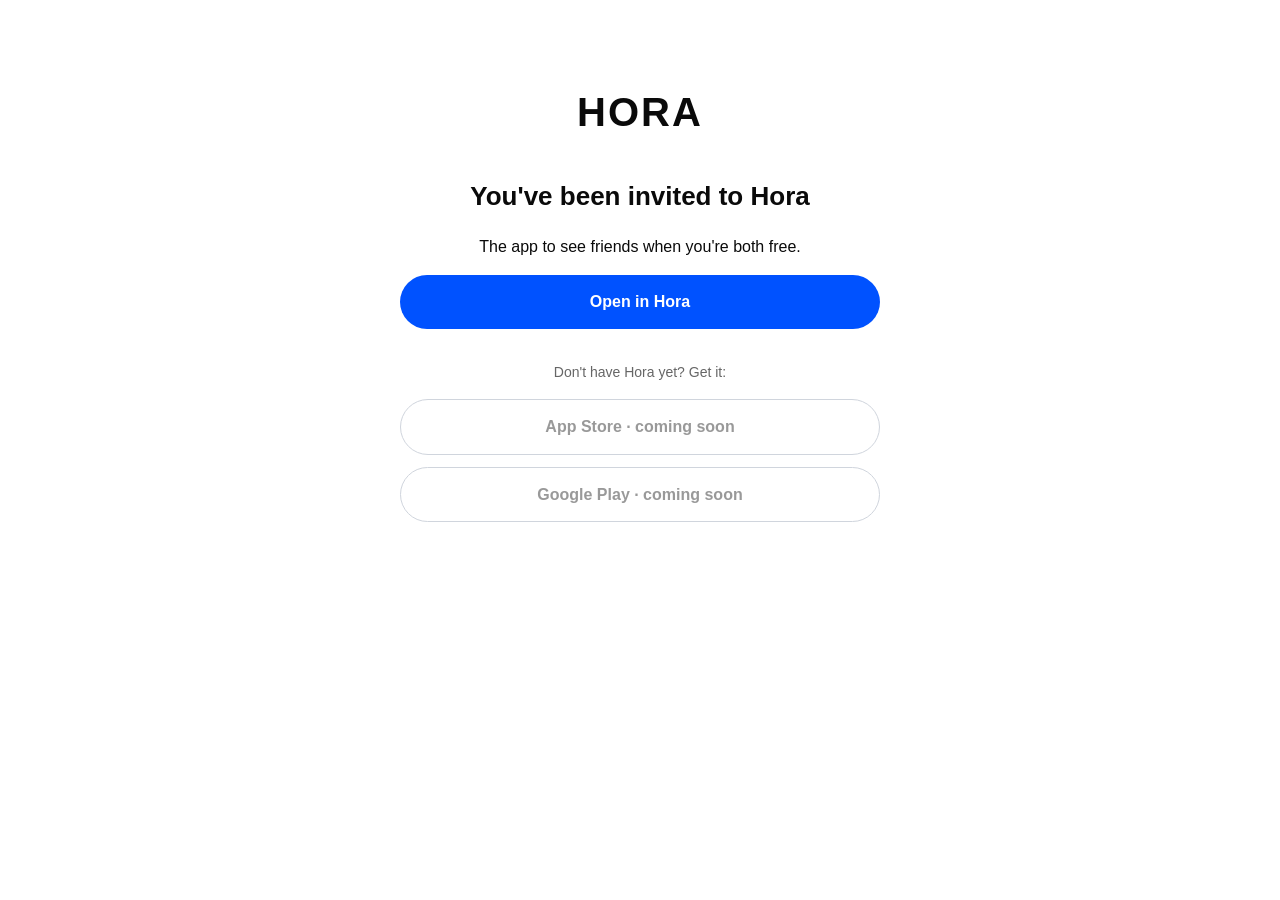
==== a/index.html @ af40c7fb "Pagina di invito /a/<nome>: «@nome ti invita su Hora», apri l'app, store - a/index.html legge il nom" ====
<!DOCTYPE html>
<html lang="it">
<head>
  <meta charset="UTF-8" />
  <meta name="viewport" content="width=device-width, initial-scale=1.0"/>
  <meta name="robots" content="noindex" />
  <title>Invito – HORA</title>
  <style>
    body {
      margin: 0;
      font-family: -apple-system, BlinkMacSystemFont, "Helvetica Neue", Helvetica, Arial, sans-serif;
      background-color: #ffffff;
      color: #0a0a0a;
      line-height: 1.6;
    }

    .container {
      max-width: 480px;
      margin: 80px auto;
      padding: 0 20px;
      text-align: center;
    }

    .logo {
      font-size: 40px;
      font-weight: 600;
      letter-spacing: 2px;
      margin-bottom: 32px;
    }

    h1 {
      font-size: 26px;
      font-weight: 600;
      margin-bottom: 12px;
      overflow-wrap: anywhere;
    }

    p {
      font-size: 16px;
      margin-bottom: 16px;
    }

    a {
      color: #1a4fff;
      text-decoration: none;
    }

    .button {
      display: block;
      padding: 14px 20px;
      margin: 12px 0;
      border-radius: 999px;
      font-size: 16px;
      font-weight: 600;
    }

    .primary {
      background: #0052FF;
      color: #ffffff;
    }

    .store {
      border: 1px solid #d0d5dd;
      color: #0a0a0a;
    }

    .store.soon {
      color: #999;
      pointer-events: none;
    }

    .muted {
      color: #666;
      font-size: 14px;
    }
  </style>
</head>
<body>
  <div class="container">
    <div class="logo">HORA</div>

    <h1 id="title">Ti hanno invitato su Hora</h1>
    <p id="lead">L'app per vedersi con gli amici quando siete liberi.</p>

    <a id="open" class="button primary" href="/">Apri in Hora</a>

    <p class="muted" id="noapp" style="margin-top:32px;">Non hai ancora Hora? Scaricala:</p>
    <a id="appstore" class="button store soon" href="#">App Store · presto</a>
    <a id="playstore" class="button store soon" href="#">Google Play · presto</a>

    <p class="muted" id="after" style="margin-top:32px;"></p>
  </div>

  <script>
    (function () {
      // Store links: fill in when Hora is on the stores.
      var APP_STORE_URL = '';
      var PLAY_STORE_URL = '';
      var ANDROID_PACKAGE = 'com.friends_hangout_app';

      var en = !/^it\b/i.test(navigator.language || 'it');
      var txt = en ? {
        title: '@{u} invites you to Hora',
        anon: "You've been invited to Hora",
        lead: 'The app to see friends when you\'re both free.',
        open: 'Open in Hora',
        noapp: "Don't have Hora yet? Get it:",
        soon: ' · coming soon',
        after: 'After signing up, open this link again and you\'ll find @{u} ready to add.'
      } : {
        title: '@{u} ti invita su Hora',
        anon: 'Ti hanno invitato su Hora',
        lead: 'L\'app per vedersi con gli amici quando siete liberi.',
        open: 'Apri in Hora',
        noapp: 'Non hai ancora Hora? Scaricala:',
        soon: ' · presto',
        after: 'Dopo la registrazione riapri questo link: troverai @{u} pronto da aggiungere.'
      };
      if (en) document.documentElement.lang = 'en';

      // Username from /a/<username> or from ?u=<username> (404.html sends here).
      function readUsername() {
        var m = location.pathname.match(/^\/a\/([^\/]+)\/?$/);
        var raw = m && m[1] !== 'index.html' ? m[1] : null;
        if (!raw) {
          var q = location.search.match(/[?&]u=([^&#]*)/);
          raw = q ? q[1] : null;
        }
        if (!raw) return null;
        try { raw = decodeURIComponent(raw); } catch (e) { return null; }
        raw = raw.replace(/^@/, '').toLowerCase();
        return /^[a-z0-9_]{3,20}$/.test(raw) ? raw : null;
      }

      var user = readUsername();
      var appLink = user ? 'hora://a/' + user : 'hora://';

      document.getElementById('title').textContent = user ? txt.title.replace('{u}', user) : txt.anon;
      document.getElementById('lead').textContent = txt.lead;
      document.getElementById('noapp').textContent = txt.noapp;
      if (user) document.getElementById('after').textContent = txt.after.replace('{u}', user);
      if (user) document.title = '@' + user + ' – HORA';

      var open = document.getElementById('open');
      open.textContent = txt.open;
      open.href = appLink;

      function store(id, url, label) {
        var a = document.getElementById(id);
        if (url) { a.href = url; a.textContent = label; a.className = 'button store'; }
        else { a.textContent = label + txt.soon; }
      }
      store('appstore', APP_STORE_URL, 'App Store');
      store('playstore', PLAY_STORE_URL, 'Google Play');

      // Try to open the app right away. Android: an intent link, which comes
      // back to this page (tried=1) if Hora isn't installed. iPhone: no
      // automatic try (Safari shows an error if the app is missing): the
      // button does it, and with Universal Links the app opens before this page.
      var isAndroid = /android/i.test(navigator.userAgent);
      var tried = /[?&]tried=1/.test(location.search);
      if (user && isAndroid && !tried) {
        var back = location.origin + '/a/?u=' + encodeURIComponent(user) + '&tried=1';
        location.replace('intent://a/' + user + '#Intent;scheme=hora;package=' + ANDROID_PACKAGE +
          ';S.browser_fallback_url=' + encodeURIComponent(back) + ';end');
      }
    })();
  </script>
</body>
</html>
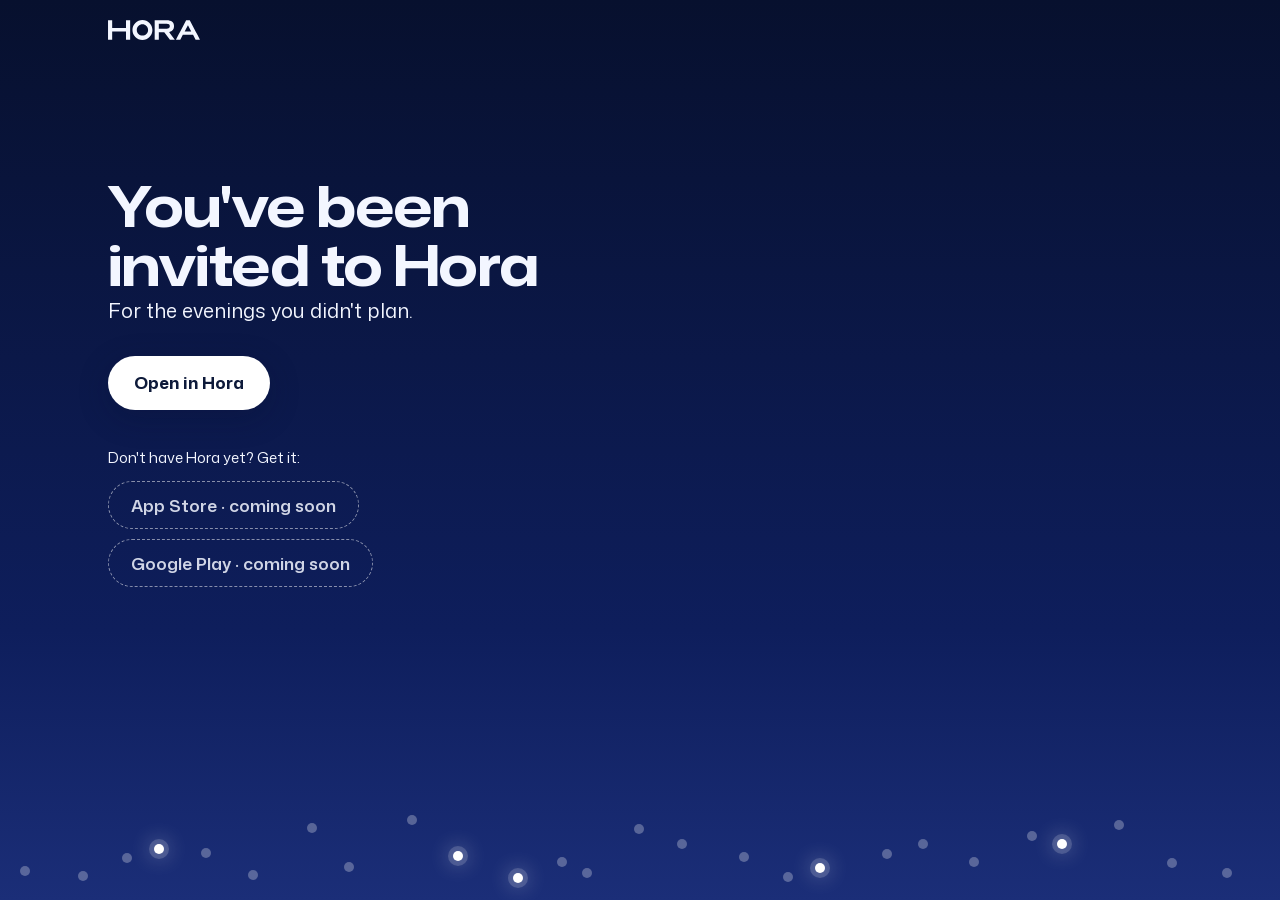
==== commit 8451ee6d: "Sito nuovo nello stile «ora blu»: home IT/EN, pagine legali, invito - index.html (italiano) ed en.ht" ====
--- a/a/index.html
+++ b/a/index.html
@@ -1,97 +1,47 @@
-<!DOCTYPE html>
-<html lang="it">
+<!doctype html>
+<html lang="it" data-cielo="orablu">
 <head>
-  <meta charset="UTF-8" />
-  <meta name="viewport" content="width=device-width, initial-scale=1.0"/>
-  <meta name="robots" content="noindex" />
-  <title>Invito – HORA</title>
-  <style>
-    body {
-      margin: 0;
-      font-family: -apple-system, BlinkMacSystemFont, "Helvetica Neue", Helvetica, Arial, sans-serif;
-      background-color: #ffffff;
-      color: #0a0a0a;
-      line-height: 1.6;
-    }
-
-    .container {
-      max-width: 480px;
-      margin: 80px auto;
-      padding: 0 20px;
-      text-align: center;
-    }
-
-    .logo {
-      font-size: 40px;
-      font-weight: 600;
-      letter-spacing: 2px;
-      margin-bottom: 32px;
-    }
-
-    h1 {
-      font-size: 26px;
-      font-weight: 600;
-      margin-bottom: 12px;
-      overflow-wrap: anywhere;
-    }
-
-    p {
-      font-size: 16px;
-      margin-bottom: 16px;
-    }
-
-    a {
-      color: #1a4fff;
-      text-decoration: none;
-    }
-
-    .button {
-      display: block;
-      padding: 14px 20px;
-      margin: 12px 0;
-      border-radius: 999px;
-      font-size: 16px;
-      font-weight: 600;
-    }
-
-    .primary {
-      background: #0052FF;
-      color: #ffffff;
-    }
-
-    .store {
-      border: 1px solid #d0d5dd;
-      color: #0a0a0a;
-    }
-
-    .store.soon {
-      color: #999;
-      pointer-events: none;
-    }
-
-    .muted {
-      color: #666;
-      font-size: 14px;
-    }
-  </style>
+<meta charset="utf-8">
+<meta name="viewport" content="width=device-width, initial-scale=1, viewport-fit=cover">
+<title>Invito – HORA</title>
+<meta name="description" content="Ti hanno invitato su Hora.">
+<meta name="theme-color" content="#07102E">
+<meta property="og:title" content="Invito – HORA">
+<meta property="og:description" content="Ti hanno invitato su Hora.">
+<meta property="og:image" content="https://hora-app.com/assets/hora-og.jpg">
+<meta property="og:type" content="website">
+<meta name="twitter:card" content="summary_large_image">
+<meta name="robots" content="noindex">
+<link rel="icon" href="/assets/icona.svg" type="image/svg+xml">
+<link rel="apple-touch-icon" href="/assets/icona-180.png">
+<link rel="preload" href="/assets/font/mona-sans.woff2" as="font" type="font/woff2" crossorigin>
+<link rel="stylesheet" href="/assets/hora.css">
 </head>
-<body>
-  <div class="container">
-    <div class="logo">HORA</div>
-
-    <h1 id="title">Ti hanno invitato su Hora</h1>
-    <p id="lead">L'app per vedersi con gli amici quando siete liberi.</p>
-
-    <a id="open" class="button primary" href="/">Apri in Hora</a>
-
-    <p class="muted" id="noapp" style="margin-top:32px;">Non hai ancora Hora? Scaricala:</p>
-    <a id="appstore" class="button store soon" href="#">App Store · presto</a>
-    <a id="playstore" class="button store soon" href="#">Google Play · presto</a>
-
-    <p class="muted" id="after" style="margin-top:32px;"></p>
-  </div>
-
-  <script>
+<body class="invito">
+<div class="apertura cielo">
+<header class="contenitore testata"><a class="marchio" href="/" aria-label="Hora"><svg class="scritta" viewBox="0 0 3325 721" aria-hidden="true" focusable="false"><path d="M0.0 710.5L150.0 710.5L150.0 411.5L650.0 411.5L650.0 710.5L800.0 710.5L800.0 10.5L650.0 10.5L650.0 285.5L150.0 285.5L150.0 10.5L0.0 10.5Z"/><path d="M1687.0 710.5L1837.0 710.5L1837.0 438.5L2033.0 438.5L2239.0 710.5L2415.0 710.5L2224.2 458.6L2224.6 459.0C2212.3 442.7 2217.6 430.0 2237.2 424.5L2237.3 424.5C2336.4 397.2 2387.0 329.9 2387.0 224.5C2387.0 83.3 2296.0 10.5 2119.5 10.5L1687.0 10.5ZM1837.0 312.5L1837.0 136.5L2119.5 136.5C2195.1 136.5 2234.0 166.4 2234.0 224.5C2234.0 282.6 2195.1 312.5 2119.5 312.5Z"/><path d="M2455.0 710.5L2613.4 710.5L2704.8 537.5L3075.2 537.5L3166.6 710.5L3325.0 710.5L3233.6 537.5L3167.0 411.5L2969.2 37.3L2955.0 10.5L2825.0 10.5L2810.8 37.3L2613.0 411.5L2546.4 537.5ZM2771.4 411.5L2890.0 187.1L3008.6 411.5Z"/><path class="o" d="M1605.0 360.5C1605.0 161.4 1443.6 -0.0 1244.5 -0.0C1045.4 -0.0 884.0 161.4 884.0 360.5C884.0 559.6 1045.4 721.0 1244.5 721.0C1443.6 721.0 1605.0 559.6 1605.0 360.5ZM1449.0 360.5C1449.0 473.4 1357.4 565.0 1244.5 565.0C1131.6 565.0 1040.0 473.4 1040.0 360.5C1040.0 247.6 1131.6 156.0 1244.5 156.0C1357.4 156.0 1449.0 247.6 1449.0 360.5Z"/></svg></a></header>
+<main class="contenitore corpo invito-corpo">
+<h1 id="title" class="riga">Ti hanno invitato su Hora</h1>
+<p id="lead" class="sotto">Per le sere che non avevi programmato.</p>
+<a id="open" class="bottone" href="/">Apri in Hora</a>
+<p class="nota-piccola" id="noapp">Non hai ancora Hora? Scaricala:</p>
+<a id="appstore" class="button store soon" href="#">App Store · presto</a>
+<a id="playstore" class="button store soon" href="#">Google Play · presto</a>
+<p class="nota-piccola" id="after"></p>
+</main>
+<div class="luci" aria-hidden="true"><span style="left:1.6%;bottom:24px"></span><span style="left:6.1%;bottom:19px"></span><span style="left:9.5%;bottom:37px"></span><span class="on" style="left:12%;bottom:46px;animation-delay:.4s"></span><span style="left:15.7%;bottom:42px"></span><span style="left:19.4%;bottom:20px"></span><span style="left:24%;bottom:67px"></span><span style="left:26.9%;bottom:28px"></span><span style="left:31.8%;bottom:75px"></span><span class="on" style="left:35.4%;bottom:39px;animation-delay:.9s"></span><span class="on" style="left:40.1%;bottom:17px;animation-delay:1.4s"></span><span style="left:43.5%;bottom:33px"></span><span style="left:45.5%;bottom:22px"></span><span style="left:49.5%;bottom:66px"></span><span style="left:52.9%;bottom:51px"></span><span style="left:57.7%;bottom:38px"></span><span style="left:61.2%;bottom:18px"></span><span class="on" style="left:63.7%;bottom:27px;animation-delay:1.9s"></span><span style="left:68.9%;bottom:41px"></span><span style="left:71.7%;bottom:51px"></span><span style="left:75.7%;bottom:33px"></span><span style="left:80.2%;bottom:59px"></span><span class="on" style="left:82.6%;bottom:51px;animation-delay:2.4s"></span><span style="left:87%;bottom:70px"></span><span style="left:91.2%;bottom:32px"></span><span style="left:95.5%;bottom:22px"></span></div>
+</div>
+<style>
+.invito-corpo { align-items: flex-start; }
+.invito-corpo .riga { overflow-wrap: anywhere; }
+.invito-corpo #noapp { margin: 36px 0 12px; }
+.invito-corpo #after { margin-top: 24px; max-width: 34ch; }
+.button.store { display: inline-flex; align-items: center; min-height: 48px; padding: 0 22px; margin: 0 0 10px; border-radius: 999px;
+  border: 1.5px solid rgba(255,255,255,.6); text-decoration: none; font-weight: 600; }
+[data-cielo="giorno"] .button.store { border-color: rgba(14,26,58,.5); }
+.button.store.soon { opacity: .85; pointer-events: none; border-style: dashed; }
+</style>
+<script>
     (function () {
       // Store links: fill in when Hora is on the stores.
       var APP_STORE_URL = '';
@@ -102,7 +52,7 @@
       var txt = en ? {
         title: '@{u} invites you to Hora',
         anon: "You've been invited to Hora",
-        lead: 'The app to see friends when you\'re both free.',
+        lead: 'For the evenings you didn\'t plan.',
         open: 'Open in Hora',
         noapp: "Don't have Hora yet? Get it:",
         soon: ' · coming soon',
@@ -110,7 +60,7 @@
       } : {
         title: '@{u} ti invita su Hora',
         anon: 'Ti hanno invitato su Hora',
-        lead: 'L\'app per vedersi con gli amici quando siete liberi.',
+        lead: 'Per le sere che non avevi programmato.',
         open: 'Apri in Hora',
         noapp: 'Non hai ancora Hora? Scaricala:',
         soon: ' · presto',
@@ -166,5 +116,6 @@
       }
     })();
   </script>
+<script src="/assets/cielo.js"></script>
 </body>
 </html>
--- a/assets/hora.css
+++ b/assets/hora.css
@@ -0,0 +1,353 @@
+/* Hora · hora-app.com
+   Identità «ora blu»: lo sfondo è il cielo all'ora in cui guardi,
+   le luci bianche sono le persone, l'anello bianco è il momento Hora.
+   Nessun servizio esterno: font in casa, niente cookie, niente statistiche. */
+
+@font-face {
+  font-family: "Mona Sans";
+  src: url("/assets/font/mona-sans.woff2") format("woff2");
+  font-weight: 200 900;
+  font-stretch: 75% 125%;
+  font-display: swap;
+}
+
+:root {
+  /* i quattro cieli */
+  --cielo-giorno: linear-gradient(180deg, #9CC6F2 0%, #C9E0F7 60%, #F3F7FB 100%);
+  --cielo-tramonto: linear-gradient(180deg, #3B6FD8 0%, #6E8FE0 55%, #F0A574 100%);
+  --cielo-orablu: linear-gradient(180deg, #1C3B9E 0%, #2D56C4 60%, #5872C9 100%);
+  --cielo-notte: linear-gradient(180deg, #07102E 0%, #0E1E5C 70%, #1B2E78 100%);
+
+  --notte: #07102E;
+  --notte-2: #0B1640;
+  --carta: #F3F6FF;          /* testo chiaro */
+  --carta-2: #C9D3F2;        /* testo chiaro secondario (≥ 4.5:1 su --notte) */
+  --inchiostro: #0E1A3A;     /* testo scuro */
+  --inchiostro-2: #3A4766;   /* testo scuro secondario (≥ 4.5:1 su #F3F7FB) */
+  --luce: #FFFFFF;
+  --link-chiaro: #1C3B9E;
+  --fuoco: #FFFFFF;
+
+  --largo: 125%;             /* Mona Sans larga, per i titoli */
+  --gutter: clamp(20px, 5vw, 48px);
+  --max: 1160px;
+  color-scheme: dark;
+}
+
+*, *::before, *::after { box-sizing: border-box; }
+
+html { -webkit-text-size-adjust: 100%; text-size-adjust: 100%; }
+
+body {
+  margin: 0;
+  background: var(--notte);
+  color: var(--carta);
+  font-family: "Mona Sans", system-ui, -apple-system, "Helvetica Neue", Arial, sans-serif;
+  font-size: 1.0625rem;
+  line-height: 1.55;
+  font-stretch: 100%;
+  -webkit-font-smoothing: antialiased;
+}
+
+img, svg { display: block; max-width: 100%; }
+
+a { color: inherit; text-underline-offset: .18em; text-decoration-thickness: 1px; }
+a:hover { text-decoration-thickness: 2px; }
+:focus-visible { outline: 3px solid var(--fuoco); outline-offset: 3px; border-radius: 6px; }
+
+.sr { position: absolute; width: 1px; height: 1px; overflow: hidden; clip: rect(0 0 0 0); clip-path: inset(50%); white-space: nowrap; }
+
+.salta {
+  position: absolute; left: 12px; top: -60px; z-index: 10;
+  background: var(--luce); color: var(--inchiostro); padding: 10px 16px; border-radius: 999px;
+  font-weight: 600; text-decoration: none;
+}
+.salta:focus { top: 12px; }
+
+.contenitore { width: 100%; max-width: var(--max); margin: 0 auto; padding: 0 var(--gutter); }
+
+/* ---------- la scritta ---------- */
+.scritta { width: 100%; height: auto; fill: currentColor; }
+.scritta .o { fill: currentColor; }
+
+/* ---------- il cielo (dipende dall'ora: data-cielo su <html>) ---------- */
+.cielo { background: var(--cielo-orablu); color: var(--carta); }
+[data-cielo="giorno"] .cielo { background: var(--cielo-giorno); color: var(--inchiostro); }
+[data-cielo="tramonto"] .cielo { background: var(--cielo-tramonto); }
+[data-cielo="notte"] .cielo { background: var(--cielo-notte); }
+
+/* ---------- testata ---------- */
+.testata {
+  display: flex; align-items: center; justify-content: space-between; gap: 16px;
+  padding-top: 20px; padding-bottom: 20px;
+}
+.testata .marchio { width: 92px; color: inherit; display: block; }
+.testata nav { display: flex; gap: 4px; align-items: center; font-size: .9375rem; }
+.testata nav a {
+  display: inline-flex; align-items: center; min-height: 44px; padding: 0 12px;
+  text-decoration: none; border-radius: 999px; font-weight: 600;
+}
+.testata nav a:hover { text-decoration: underline; }
+
+/* ---------- apertura ---------- */
+.apertura { position: relative; min-height: 100svh; display: flex; flex-direction: column; overflow: hidden; }
+.apertura .corpo {
+  flex: 1; display: flex; flex-direction: column; justify-content: center;
+  padding-top: 4vh; padding-bottom: 22vh;
+}
+.ora-adesso {
+  font-size: .875rem; letter-spacing: .08em; text-transform: uppercase; font-weight: 600;
+  margin: 0 0 18px; font-variant-numeric: tabular-nums;
+}
+.apertura h1 { margin: 0; max-width: 760px; }
+.apertura h1 .scritta { filter: drop-shadow(0 0 28px rgba(255,255,255,.28)); }
+[data-cielo="giorno"] .apertura h1 .scritta { filter: none; }
+.riga {
+  font-stretch: var(--largo); font-weight: 700;
+  font-size: clamp(1.75rem, 6.4vw, 3.5rem); line-height: 1.05; letter-spacing: -.01em;
+  margin: clamp(22px, 4vw, 40px) 0 16px; max-width: 17ch; text-wrap: balance;
+}
+.sotto { margin: 0 0 30px; max-width: 34ch; font-size: clamp(1.0625rem, 2.2vw, 1.25rem); }
+.azioni { display: flex; flex-wrap: wrap; align-items: center; gap: 14px 20px; }
+.bottone {
+  display: inline-flex; align-items: center; justify-content: center; gap: 10px;
+  min-height: 54px; padding: 0 26px; border-radius: 999px;
+  background: var(--luce); color: var(--inchiostro);
+  font-weight: 700; font-size: 1.0625rem; text-decoration: none;
+  box-shadow: 0 8px 30px rgba(7, 16, 46, .25);
+  transition: transform .2s ease, box-shadow .2s ease;
+}
+.bottone:hover { transform: translateY(-1px); box-shadow: 0 10px 34px rgba(7, 16, 46, .35); text-decoration: none; }
+.bottone:active { transform: translateY(0); }
+[data-cielo="giorno"] .bottone { background: var(--inchiostro); color: var(--carta); }
+[data-cielo="giorno"] .cielo :focus-visible { outline-color: var(--inchiostro); }
+.bottone svg { width: 20px; height: 20px; fill: currentColor; }
+.nota-piccola { font-size: .9375rem; margin: 0; }
+
+/* le luci in fondo all'apertura: persone, alcune accese */
+.luci {
+  position: absolute; left: 0; right: 0; bottom: 0; height: 18vh; min-height: 110px;
+  pointer-events: none;
+}
+.luci span {
+  position: absolute; width: 10px; height: 10px; border-radius: 50%;
+  background: rgba(255, 255, 255, .28);
+}
+.luci span.on {
+  background: var(--luce);
+  box-shadow: 0 0 0 5px rgba(255, 255, 255, .16), 0 0 22px var(--luce);
+  animation: accendi 1.6s ease-out both;
+}
+[data-cielo="giorno"] .luci span { background: rgba(14, 26, 58, .16); }
+[data-cielo="giorno"] .luci span.on { background: var(--luce); box-shadow: 0 0 0 5px rgba(255,255,255,.5), 0 0 18px rgba(14,26,58,.18); }
+@keyframes accendi { from { opacity: 0; transform: scale(.4); } to { opacity: 1; transform: none; } }
+
+/* ---------- sezioni ---------- */
+.sezione { padding: clamp(72px, 12vw, 140px) 0; }
+.sezione + .sezione { padding-top: 0; }
+.occhiello {
+  font-size: .8125rem; letter-spacing: .12em; text-transform: uppercase; font-weight: 700;
+  color: var(--carta-2); margin: 0 0 14px;
+}
+.sezione h2 {
+  font-stretch: var(--largo); font-weight: 800; letter-spacing: -.01em;
+  font-size: clamp(2rem, 5.6vw, 3.5rem); line-height: 1.02; margin: 0 0 18px; text-wrap: balance;
+}
+.attacco { color: var(--carta-2); max-width: 46ch; font-size: clamp(1.0625rem, 2vw, 1.25rem); margin: 0; }
+
+/* come funziona */
+.passi {
+  list-style: none; padding: 0; margin: clamp(40px, 7vw, 72px) 0 0;
+  display: grid; gap: 56px;
+}
+@media (min-width: 900px) { .passi { grid-template-columns: repeat(3, 1fr); gap: 36px; } }
+.passo { display: flex; flex-direction: column; align-items: flex-start; }
+.passo .numero {
+  font-variant-numeric: tabular-nums; font-weight: 600; font-size: .875rem; letter-spacing: .08em;
+  color: var(--carta-2); margin: 28px 0 8px;
+}
+.passo h3 {
+  font-stretch: var(--largo); font-weight: 700; font-size: clamp(1.5rem, 3.4vw, 1.75rem);
+  line-height: 1.1; margin: 0 0 10px;
+}
+.passo p { margin: 0; color: var(--carta-2); max-width: 36ch; }
+.passo p strong { color: var(--carta); font-weight: 600; }
+
+/* ---------- telefoni disegnati ---------- */
+.tel {
+  --w: min(280px, 78vw);
+  width: var(--w); aspect-ratio: 9 / 18.6;
+  border-radius: calc(var(--w) * .15);
+  padding: calc(var(--w) * .16) calc(var(--w) * .07) calc(var(--w) * .08);
+  display: flex; flex-direction: column; position: relative; overflow: hidden;
+  color: var(--carta); font-size: 14px; line-height: 1.3;
+  box-shadow: 0 0 0 1px rgba(255,255,255,.14) inset, 0 30px 70px rgba(0, 0, 0, .45);
+  outline: 8px solid #02060F; outline-offset: 0;
+  margin: 8px;
+}
+.tel::before { /* l'isola in cima */
+  content: ""; position: absolute; top: 12px; left: 50%; transform: translateX(-50%);
+  width: 31%; height: 24px; border-radius: 999px; background: #02060F;
+}
+.tel.tramonto { background: var(--cielo-tramonto); }
+.tel.orablu { background: var(--cielo-orablu); }
+.tel.notte { background: var(--cielo-notte); }
+.tel .stato { display: flex; justify-content: space-between; font-size: 11px; letter-spacing: .08em; text-transform: uppercase; opacity: .85; }
+.tel .mini { width: 64px; margin-top: 14px; }
+.tel .grande-t { font-stretch: var(--largo); font-weight: 700; font-size: 27px; line-height: 1.02; margin: 22px 0 18px; }
+.tel .etichetta { font-size: 11px; letter-spacing: .08em; text-transform: uppercase; opacity: .85; margin-bottom: 10px; }
+.tel .scelte { display: flex; gap: 6px; flex-wrap: wrap; }
+.tel .scelta { border: 1.5px solid rgba(255,255,255,.45); border-radius: 999px; padding: 7px 11px; font-weight: 600; font-size: 13px; }
+.tel .scelta.si { background: var(--luce); color: var(--inchiostro); border-color: var(--luce); }
+.tel .fino { margin-top: 12px; font-size: 13px; opacity: .9; font-variant-numeric: tabular-nums; }
+.tel .cta {
+  margin-top: auto; padding: 14px; border-radius: 999px; background: var(--luce); color: #0B1A4A;
+  text-align: center; font-weight: 700; font-size: 15px;
+}
+.tel .cta.vuota { background: transparent; color: var(--carta); border: 1.5px solid rgba(255,255,255,.45); }
+.tel .riga-p {
+  display: flex; align-items: center; gap: 12px; padding: 11px 2px;
+  border-top: 1px solid rgba(255,255,255,.2);
+}
+.tel .faccia { width: 28px; height: 28px; border-radius: 50%; background: rgba(255,255,255,.22); flex: none; }
+.tel .nome { flex: 1; height: 9px; border-radius: 5px; background: rgba(255,255,255,.5); }
+.tel .nome.corto { flex: .6; margin-right: auto; }
+.tel .spunta {
+  width: 22px; height: 22px; border-radius: 50%; border: 1.5px solid rgba(255,255,255,.5); flex: none;
+  display: grid; place-items: center;
+}
+.tel .spunta.si { background: var(--luce); border-color: var(--luce); }
+.tel .spunta.si::after {
+  content: ""; width: 9px; height: 5px; border-left: 2px solid #0B1A4A; border-bottom: 2px solid #0B1A4A;
+  transform: rotate(-45deg) translate(1px, -1px);
+}
+.tel .piede-t { margin: 14px 0 12px; font-size: 13px; opacity: .9; }
+.tel .momento { flex: 1; display: flex; flex-direction: column; align-items: center; justify-content: center; gap: 18px; text-align: center; }
+.anello {
+  width: 112px; height: 112px; border-radius: 50%;
+  border: 18px solid var(--luce);
+  box-shadow: 0 0 60px rgba(255, 255, 255, .5), inset 0 0 22px rgba(255,255,255,.35);
+}
+.tel .momento .big { font-stretch: var(--largo); font-weight: 800; font-size: 34px; line-height: 1; }
+.tel .contatti { width: 100%; text-align: left; }
+.tel .contatti .riga-p { font-size: 13px; }
+.tel .contatti b { font-weight: 600; width: 72px; flex: none; }
+.tel .avviso {
+  position: absolute; left: 7%; right: 7%; bottom: 8%;
+  background: rgba(2, 6, 15, .82); border-radius: 14px; padding: 10px 14px;
+  display: flex; justify-content: space-between; font-size: 13px;
+}
+.tel .avviso b { font-weight: 700; text-decoration: underline; text-underline-offset: 3px; }
+
+/* ---------- cosa non è ---------- */
+.non-e {
+  list-style: none; padding: 0; margin: clamp(36px, 6vw, 60px) 0 0;
+  display: grid; gap: 0; border-top: 1px solid rgba(255,255,255,.16);
+}
+@media (min-width: 760px) { .non-e { grid-template-columns: repeat(2, 1fr); column-gap: 48px; } }
+.non-e li { display: flex; gap: 18px; padding: 24px 0; border-bottom: 1px solid rgba(255,255,255,.16); }
+.non-e .spenta { width: 12px; height: 12px; border-radius: 50%; background: rgba(255,255,255,.25); margin-top: 9px; flex: none; }
+.non-e h3 { font-stretch: var(--largo); font-weight: 700; font-size: 1.375rem; line-height: 1.15; margin: 0 0 6px; }
+.non-e p { margin: 0; color: var(--carta-2); }
+
+/* ---------- dati ---------- */
+.dati { background: var(--notte-2); }
+.dati .sezione { padding-top: clamp(72px, 12vw, 140px); }
+.punti-dati { list-style: none; padding: 0; margin: clamp(32px, 6vw, 56px) 0 32px; display: grid; gap: 22px; max-width: 760px; }
+.punti-dati li { display: flex; gap: 16px; }
+.punti-dati li::before {
+  content: ""; width: 10px; height: 10px; border-radius: 50%; background: var(--luce); flex: none; margin-top: 9px;
+  box-shadow: 0 0 0 4px rgba(255,255,255,.12);
+}
+.punti-dati strong { font-weight: 600; }
+.freccia { font-weight: 700; display: inline-flex; align-items: center; min-height: 44px; }
+
+/* ---------- chiusura ---------- */
+.chiusura { background: var(--cielo-notte); text-align: center; padding: clamp(96px, 16vw, 180px) 0; }
+.chiusura .anello { margin: 0 auto 36px; width: clamp(120px, 22vw, 180px); height: clamp(120px, 22vw, 180px); border-width: clamp(19px, 3.4vw, 28px); }
+.chiusura p { font-stretch: var(--largo); font-weight: 800; font-size: clamp(2rem, 6vw, 3.75rem); line-height: 1.02; margin: 0; }
+.chiusura .ora-piccola { font-stretch: 100%; font-weight: 600; font-size: .9375rem; letter-spacing: .1em; color: var(--carta-2); margin-top: 20px; font-variant-numeric: tabular-nums; }
+
+/* ---------- piede ---------- */
+.piede { background: #040A1F; color: var(--carta-2); padding: 56px 0 40px; font-size: .9375rem; }
+.piede .griglia { display: grid; gap: 32px; }
+@media (min-width: 760px) { .piede .griglia { grid-template-columns: 1.2fr 1fr 1fr; } }
+.piede .marchio { width: 96px; color: var(--carta); margin-bottom: 14px; }
+.piede h2 { font-size: .8125rem; letter-spacing: .12em; text-transform: uppercase; font-weight: 700; color: var(--carta); margin: 0 0 8px; }
+.piede ul { list-style: none; padding: 0; margin: 0; }
+.piede li a { display: inline-flex; align-items: center; min-height: 40px; color: var(--carta-2); }
+.piede li a:hover { color: var(--carta); }
+.piede p { margin: 0 0 8px; }
+.piede .fondo { border-top: 1px solid rgba(255,255,255,.12); margin-top: 40px; padding-top: 20px; font-size: .875rem; }
+
+/* ---------- pagine legali: sfondo chiaro, righe da ~70 caratteri ---------- */
+.legale { background: #F3F7FB; color: var(--inchiostro); color-scheme: light; }
+.legale .cielo { background: var(--cielo-giorno); color: var(--inchiostro); }
+.legale .cielo :focus-visible, .legale main :focus-visible { outline-color: var(--link-chiaro); }
+.legale .testa-legale { padding-bottom: clamp(36px, 6vw, 64px); }
+.legale main { padding: clamp(32px, 6vw, 56px) 0 clamp(64px, 10vw, 112px); }
+.testo { max-width: 70ch; margin: 0 auto; font-size: 1.0625rem; line-height: 1.65; }
+.testo .vai { display: flex; gap: 8px; align-items: center; flex-wrap: wrap; margin-bottom: 8px; }
+.testo .vai a { display: inline-flex; align-items: center; min-height: 44px; font-weight: 600; }
+.testo .vai span { color: var(--inchiostro-2); }
+.testo a { color: var(--link-chiaro); }
+.testo h1 {
+  font-stretch: var(--largo); font-weight: 800; letter-spacing: -.01em;
+  font-size: clamp(2rem, 5.4vw, 3rem); line-height: 1.05; margin: 8px 0 18px; text-wrap: balance;
+}
+.testo h2 {
+  font-stretch: 112%; font-weight: 700; font-size: clamp(1.25rem, 2.6vw, 1.5rem); line-height: 1.2;
+  margin: 2.4em 0 .6em; scroll-margin-top: 24px; text-wrap: balance;
+}
+.testo p, .testo ul { margin: 0 0 1em; }
+.testo ul { padding-left: 1.2em; }
+.testo li { margin-bottom: .55em; }
+.testo li::marker { color: #2D56C4; }
+.testo strong { font-weight: 650; }
+.testo .riquadro { background: #fff; border: 1px solid #D5DFEE; border-radius: 14px; padding: 18px 20px 4px; }
+.testo .muto { color: var(--inchiostro-2); }
+.testo section { margin: 0; }
+.indice {
+  background: #fff; border: 1px solid #D5DFEE; border-radius: 16px;
+  padding: 18px 22px; margin: 28px 0 8px;
+}
+.indice h2 { font-size: .8125rem; letter-spacing: .12em; text-transform: uppercase; font-stretch: 100%; margin: 0 0 6px; color: var(--inchiostro-2); }
+.indice ol { margin: 0; padding-left: 1.3em; columns: 1; }
+@media (min-width: 720px) { .indice ol { columns: 2; column-gap: 32px; } }
+.indice li { margin: 0; break-inside: avoid; }
+.indice a { display: inline-block; padding: 6px 0; text-decoration: none; }
+.indice a:hover { text-decoration: underline; }
+
+/* ---------- movimento: solo se va bene a chi guarda ---------- */
+@media (prefers-reduced-motion: reduce) {
+  *, *::before, *::after { animation: none !important; transition: none !important; scroll-behavior: auto !important; }
+}
+@media (prefers-reduced-motion: no-preference) {
+  html { scroll-behavior: smooth; }
+}
+
+/* ---------- aggiunte: telefono nell'apertura, lampioni ---------- */
+.piede .marchio { display: block; }
+.eroe { display: grid; gap: 48px; align-items: center; }
+.eroe-tel { display: none; }
+@media (min-width: 960px) {
+  .eroe { grid-template-columns: 1fr auto; }
+  .eroe-tel { display: flex; --w: 300px; transform: rotate(3deg); margin-right: 24px; }
+}
+.tel .lampione { width: 11px; height: 11px; border-radius: 50%; background: rgba(255,255,255,.28); flex: none; margin: 0 4px; }
+.tel .lampione.on { background: var(--luce); box-shadow: 0 0 0 4px rgba(255,255,255,.2), 0 0 16px var(--luce); }
+.tel .riga-p b { flex: 1; font-weight: 600; }
+.tel .riga-p .quando { font-size: 12px; opacity: .85; }
+.tel .sotto-t { margin-top: 22px; }
+.tel .contatti .riga-p b { flex: none; }
+.tel .riga-p .nome { flex: 1; }
+.tel .riga-p .nome.corto { flex: .6; margin-right: auto; }
+/* tramonto: l'arancio resta in basso, dietro le luci, così il testo bianco si legge (≥ 4.5:1) */
+[data-cielo="tramonto"] .apertura.cielo {
+  background: linear-gradient(180deg, #2A58C2 0%, #3B6FD8 50%, #4672D6 74%, #8E8FCB 87%, #F0A574 100%);
+}
+@media (max-width: 699px) {
+  .apertura { min-height: 92svh; }
+  .apertura .corpo { justify-content: flex-start; padding-top: 7vh; padding-bottom: 150px; }
+}
+.piede p a { display: inline-flex; align-items: center; min-height: 40px; }
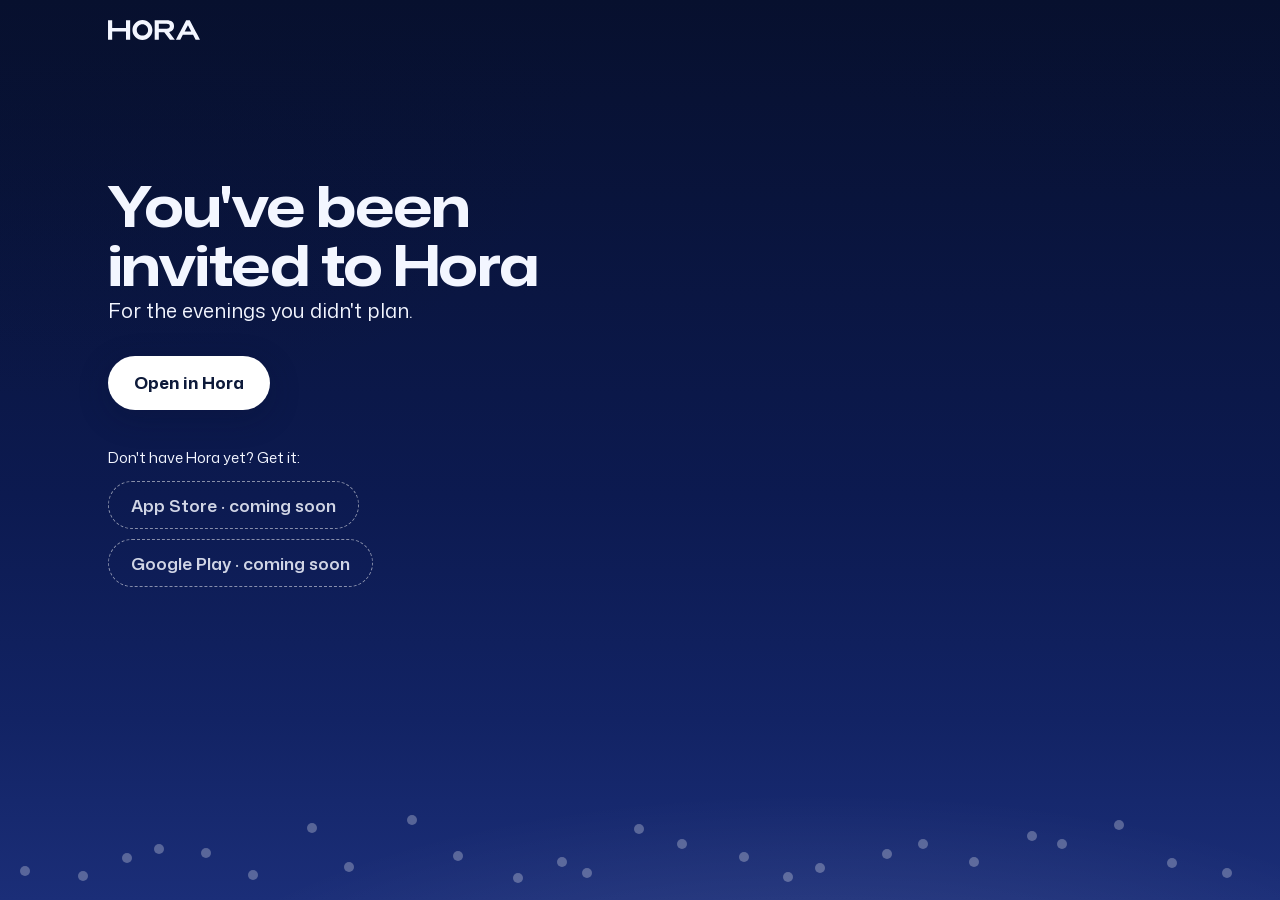
==== commit 1ee8d09c: "Sito: animazioni «ora blu» e colori dell'ora su tutta la pagina - Apertura: cielo che si muove piano" ====
--- a/a/index.html
+++ b/a/index.html
@@ -16,6 +16,8 @@
 <link rel="apple-touch-icon" href="/assets/icona-180.png">
 <link rel="preload" href="/assets/font/mona-sans.woff2" as="font" type="font/woff2" crossorigin>
 <link rel="stylesheet" href="/assets/hora.css">
+<script src="/assets/cielo.js"></script>
+<script>(function(d){if(window.matchMedia&&matchMedia("(prefers-reduced-motion: no-preference)").matches){d.classList.add("anima");setTimeout(function(){if(!window.horaMoto)d.classList.remove("anima")},4000)}})(document.documentElement)</script>
 </head>
 <body class="invito">
 <div class="apertura cielo">
@@ -116,6 +118,6 @@
       }
     })();
   </script>
-<script src="/assets/cielo.js"></script>
+<script src="/assets/moto.js" defer></script>
 </body>
 </html>
--- a/assets/hora.css
+++ b/assets/hora.css
@@ -28,20 +28,71 @@
   --link-chiaro: #1C3B9E;
   --fuoco: #FFFFFF;
 
+  /* il colore dell'ora: tutta la pagina, non solo il cielo (default: ora blu, anche senza JS) */
+  --s1: #1C3B9E; --s2: #2D56C4; --s3: #4060C6; --s4: #5872C9;   /* cielo: 0 · 55 · 80 · 100% */
+  --testo-cielo: #F3F6FF;
+  --fondo: #13297A; --fondo-2: #183189; --fondo-piede: #0D1F5C;
+  --testo: #F3F6FF; --testo-2: #D3DBF5; --accento: #BFD0FF;
+  --linea: rgba(255, 255, 255, .16); --punto-spento: rgba(255, 255, 255, .25);
+  --punto-acceso: #FFFFFF; --alone: rgba(255, 255, 255, .12); --anello: #FFFFFF;
+  --accento-legale: #2D46B0;
+  --cielo-ora: linear-gradient(180deg, var(--s1) 0%, var(--s2) 55%, var(--s3) 80%, var(--s4) 100%);
+
   --largo: 125%;             /* Mona Sans larga, per i titoli */
   --gutter: clamp(20px, 5vw, 48px);
   --max: 1160px;
   color-scheme: dark;
 }
 
+/* contrasto ≥ 4,5:1 controllato per ogni ora (testo e testo secondario su ogni fondo, testo sul cielo) */
+:root[data-cielo="giorno"] {
+  --s1: #9CC6F2; --s2: #C9E0F7; --s3: #DEEBF9; --s4: #F3F7FB;
+  --testo-cielo: #0E1A3A;
+  --fondo: #F3F7FB; --fondo-2: #E3ECF8; --fondo-piede: #D8E3F2;
+  --testo: #0E1A3A; --testo-2: #3A4766; --accento: #2448B0;
+  --linea: rgba(14, 26, 58, .14); --punto-spento: rgba(14, 26, 58, .2);
+  --punto-acceso: #2D56C4; --alone: rgba(45, 86, 196, .16); --anello: #1C3B9E;
+  --accento-legale: #1C3B9E; --fuoco: #0E1A3A;
+  color-scheme: light;
+}
+:root[data-cielo="tramonto"] {
+  --s1: #2A58C2; --s2: #3563CF; --s3: #4166CB; --s4: #F0A574;
+  --fondo: #2A2C70; --fondo-2: #343576; --fondo-piede: #201F57;
+  --testo: #FFF6EE; --testo-2: #DCD6EA; --accento: #FFC39A;
+  --alone: rgba(255, 195, 154, .2);
+  --accento-legale: #A2410F;
+}
+:root[data-cielo="notte"] {
+  --s1: #07102E; --s2: #0C1A50; --s3: #122364; --s4: #1B2E78;
+  --fondo: #07102E; --fondo-2: #0B1640; --fondo-piede: #040A1F;
+  --testo: #F3F6FF; --testo-2: #C9D3F2; --accento: #C9D3F2;
+  --accento-legale: #1B2E78;
+}
+/* quando l'ora cambia mentre guardi, i colori scivolano (dove il browser sa animare le variabili) */
+@property --s1 { syntax: "<color>"; inherits: true; initial-value: #1C3B9E; }
+@property --s2 { syntax: "<color>"; inherits: true; initial-value: #2D56C4; }
+@property --s3 { syntax: "<color>"; inherits: true; initial-value: #4060C6; }
+@property --s4 { syntax: "<color>"; inherits: true; initial-value: #5872C9; }
+@property --fondo { syntax: "<color>"; inherits: true; initial-value: #13297A; }
+@property --fondo-2 { syntax: "<color>"; inherits: true; initial-value: #183189; }
+@property --fondo-piede { syntax: "<color>"; inherits: true; initial-value: #0D1F5C; }
+@property --testo { syntax: "<color>"; inherits: true; initial-value: #F3F6FF; }
+@property --testo-2 { syntax: "<color>"; inherits: true; initial-value: #D3DBF5; }
+@property --testo-cielo { syntax: "<color>"; inherits: true; initial-value: #F3F6FF; }
+@property --accento { syntax: "<color>"; inherits: true; initial-value: #BFD0FF; }
+:root {
+  transition: --s1 2.5s ease, --s2 2.5s ease, --s3 2.5s ease, --s4 2.5s ease, --fondo 2.5s ease, --fondo-2 2.5s ease,
+    --fondo-piede 2.5s ease, --testo 2.5s ease, --testo-2 2.5s ease, --testo-cielo 2.5s ease, --accento 2.5s ease;
+}
+
 *, *::before, *::after { box-sizing: border-box; }
 
 html { -webkit-text-size-adjust: 100%; text-size-adjust: 100%; }
 
 body {
   margin: 0;
-  background: var(--notte);
-  color: var(--carta);
+  background: var(--fondo);
+  color: var(--testo);
   font-family: "Mona Sans", system-ui, -apple-system, "Helvetica Neue", Arial, sans-serif;
   font-size: 1.0625rem;
   line-height: 1.55;
@@ -71,10 +122,7 @@
 .scritta .o { fill: currentColor; }
 
 /* ---------- il cielo (dipende dall'ora: data-cielo su <html>) ---------- */
-.cielo { background: var(--cielo-orablu); color: var(--carta); }
-[data-cielo="giorno"] .cielo { background: var(--cielo-giorno); color: var(--inchiostro); }
-[data-cielo="tramonto"] .cielo { background: var(--cielo-tramonto); }
-[data-cielo="notte"] .cielo { background: var(--cielo-notte); }
+.cielo { background: var(--cielo-ora); color: var(--testo-cielo); }
 
 /* ---------- testata ---------- */
 .testata {
@@ -120,7 +168,7 @@
 .bottone:hover { transform: translateY(-1px); box-shadow: 0 10px 34px rgba(7, 16, 46, .35); text-decoration: none; }
 .bottone:active { transform: translateY(0); }
 [data-cielo="giorno"] .bottone { background: var(--inchiostro); color: var(--carta); }
-[data-cielo="giorno"] .cielo :focus-visible { outline-color: var(--inchiostro); }
+[data-cielo="giorno"] :focus-visible { outline-color: var(--inchiostro); }
 .bottone svg { width: 20px; height: 20px; fill: currentColor; }
 .nota-piccola { font-size: .9375rem; margin: 0; }
 
@@ -147,13 +195,15 @@
 .sezione + .sezione { padding-top: 0; }
 .occhiello {
   font-size: .8125rem; letter-spacing: .12em; text-transform: uppercase; font-weight: 700;
-  color: var(--carta-2); margin: 0 0 14px;
-}
+  color: var(--accento); margin: 0 0 14px;
+}
+/* dal cielo dell'apertura al fondo della pagina, senza scalino */
+main > .sezione:first-child { background: linear-gradient(180deg, var(--s4) 0, var(--fondo) clamp(56px, 9vw, 110px)); }
 .sezione h2 {
   font-stretch: var(--largo); font-weight: 800; letter-spacing: -.01em;
   font-size: clamp(2rem, 5.6vw, 3.5rem); line-height: 1.02; margin: 0 0 18px; text-wrap: balance;
 }
-.attacco { color: var(--carta-2); max-width: 46ch; font-size: clamp(1.0625rem, 2vw, 1.25rem); margin: 0; }
+.attacco { color: var(--testo-2); max-width: 46ch; font-size: clamp(1.0625rem, 2vw, 1.25rem); margin: 0; }
 
 /* come funziona */
 .passi {
@@ -164,14 +214,14 @@
 .passo { display: flex; flex-direction: column; align-items: flex-start; }
 .passo .numero {
   font-variant-numeric: tabular-nums; font-weight: 600; font-size: .875rem; letter-spacing: .08em;
-  color: var(--carta-2); margin: 28px 0 8px;
+  color: var(--testo-2); margin: 28px 0 8px;
 }
 .passo h3 {
   font-stretch: var(--largo); font-weight: 700; font-size: clamp(1.5rem, 3.4vw, 1.75rem);
   line-height: 1.1; margin: 0 0 10px;
 }
-.passo p { margin: 0; color: var(--carta-2); max-width: 36ch; }
-.passo p strong { color: var(--carta); font-weight: 600; }
+.passo p { margin: 0; color: var(--testo-2); max-width: 36ch; }
+.passo p strong { color: var(--testo); font-weight: 600; }
 
 /* ---------- telefoni disegnati ---------- */
 .tel {
@@ -242,55 +292,56 @@
 /* ---------- cosa non è ---------- */
 .non-e {
   list-style: none; padding: 0; margin: clamp(36px, 6vw, 60px) 0 0;
-  display: grid; gap: 0; border-top: 1px solid rgba(255,255,255,.16);
+  display: grid; gap: 0; border-top: 1px solid var(--linea);
 }
 @media (min-width: 760px) { .non-e { grid-template-columns: repeat(2, 1fr); column-gap: 48px; } }
-.non-e li { display: flex; gap: 18px; padding: 24px 0; border-bottom: 1px solid rgba(255,255,255,.16); }
-.non-e .spenta { width: 12px; height: 12px; border-radius: 50%; background: rgba(255,255,255,.25); margin-top: 9px; flex: none; }
+.non-e li { display: flex; gap: 18px; padding: 24px 0; border-bottom: 1px solid var(--linea); }
+.non-e .spenta { width: 12px; height: 12px; border-radius: 50%; background: var(--punto-spento); margin-top: 9px; flex: none; }
 .non-e h3 { font-stretch: var(--largo); font-weight: 700; font-size: 1.375rem; line-height: 1.15; margin: 0 0 6px; }
-.non-e p { margin: 0; color: var(--carta-2); }
+.non-e p { margin: 0; color: var(--testo-2); }
 
 /* ---------- dati ---------- */
-.dati { background: var(--notte-2); }
+.dati { background: var(--fondo-2); }
 .dati .sezione { padding-top: clamp(72px, 12vw, 140px); }
 .punti-dati { list-style: none; padding: 0; margin: clamp(32px, 6vw, 56px) 0 32px; display: grid; gap: 22px; max-width: 760px; }
 .punti-dati li { display: flex; gap: 16px; }
 .punti-dati li::before {
-  content: ""; width: 10px; height: 10px; border-radius: 50%; background: var(--luce); flex: none; margin-top: 9px;
-  box-shadow: 0 0 0 4px rgba(255,255,255,.12);
+  content: ""; width: 10px; height: 10px; border-radius: 50%; background: var(--punto-acceso); flex: none; margin-top: 9px;
+  box-shadow: 0 0 0 4px var(--alone);
 }
 .punti-dati strong { font-weight: 600; }
 .freccia { font-weight: 700; display: inline-flex; align-items: center; min-height: 44px; }
 
 /* ---------- chiusura ---------- */
-.chiusura { background: var(--cielo-notte); text-align: center; padding: clamp(96px, 16vw, 180px) 0; }
-.chiusura .anello { margin: 0 auto 36px; width: clamp(120px, 22vw, 180px); height: clamp(120px, 22vw, 180px); border-width: clamp(19px, 3.4vw, 28px); }
+.chiusura { background: var(--cielo-ora); color: var(--testo-cielo); text-align: center; padding: clamp(96px, 16vw, 180px) 0; }
+.chiusura .anello { margin: 0 auto 36px; width: clamp(120px, 22vw, 180px); height: clamp(120px, 22vw, 180px); border-width: clamp(19px, 3.4vw, 28px); border-color: var(--anello); }
+[data-cielo="giorno"] .chiusura .anello { box-shadow: 0 0 50px rgba(28, 59, 158, .25); }
 .chiusura p { font-stretch: var(--largo); font-weight: 800; font-size: clamp(2rem, 6vw, 3.75rem); line-height: 1.02; margin: 0; }
-.chiusura .ora-piccola { font-stretch: 100%; font-weight: 600; font-size: .9375rem; letter-spacing: .1em; color: var(--carta-2); margin-top: 20px; font-variant-numeric: tabular-nums; }
+.chiusura .ora-piccola { font-stretch: 100%; font-weight: 600; font-size: .9375rem; letter-spacing: .1em; color: var(--testo-2); margin-top: 20px; font-variant-numeric: tabular-nums; }
 
 /* ---------- piede ---------- */
-.piede { background: #040A1F; color: var(--carta-2); padding: 56px 0 40px; font-size: .9375rem; }
+.piede { background: var(--fondo-piede); color: var(--testo-2); padding: 56px 0 40px; font-size: .9375rem; }
 .piede .griglia { display: grid; gap: 32px; }
 @media (min-width: 760px) { .piede .griglia { grid-template-columns: 1.2fr 1fr 1fr; } }
-.piede .marchio { width: 96px; color: var(--carta); margin-bottom: 14px; }
-.piede h2 { font-size: .8125rem; letter-spacing: .12em; text-transform: uppercase; font-weight: 700; color: var(--carta); margin: 0 0 8px; }
+.piede .marchio { width: 96px; color: var(--testo); margin-bottom: 14px; }
+.piede h2 { font-size: .8125rem; letter-spacing: .12em; text-transform: uppercase; font-weight: 700; color: var(--testo); margin: 0 0 8px; }
 .piede ul { list-style: none; padding: 0; margin: 0; }
-.piede li a { display: inline-flex; align-items: center; min-height: 40px; color: var(--carta-2); }
-.piede li a:hover { color: var(--carta); }
+.piede li a { display: inline-flex; align-items: center; min-height: 40px; color: var(--testo-2); }
+.piede li a:hover { color: var(--testo); }
 .piede p { margin: 0 0 8px; }
-.piede .fondo { border-top: 1px solid rgba(255,255,255,.12); margin-top: 40px; padding-top: 20px; font-size: .875rem; }
+.piede .fondo { border-top: 1px solid var(--linea); margin-top: 40px; padding-top: 20px; font-size: .875rem; }
 
 /* ---------- pagine legali: sfondo chiaro, righe da ~70 caratteri ---------- */
 .legale { background: #F3F7FB; color: var(--inchiostro); color-scheme: light; }
-.legale .cielo { background: var(--cielo-giorno); color: var(--inchiostro); }
-.legale .cielo :focus-visible, .legale main :focus-visible { outline-color: var(--link-chiaro); }
+/* il testo resta su carta chiara a ogni ora; la testata è il cielo del momento, l'accento ne prende il colore */
+.legale main :focus-visible { outline-color: var(--accento-legale); }
 .legale .testa-legale { padding-bottom: clamp(36px, 6vw, 64px); }
 .legale main { padding: clamp(32px, 6vw, 56px) 0 clamp(64px, 10vw, 112px); }
 .testo { max-width: 70ch; margin: 0 auto; font-size: 1.0625rem; line-height: 1.65; }
 .testo .vai { display: flex; gap: 8px; align-items: center; flex-wrap: wrap; margin-bottom: 8px; }
 .testo .vai a { display: inline-flex; align-items: center; min-height: 44px; font-weight: 600; }
 .testo .vai span { color: var(--inchiostro-2); }
-.testo a { color: var(--link-chiaro); }
+.testo a { color: var(--accento-legale); }
 .testo h1 {
   font-stretch: var(--largo); font-weight: 800; letter-spacing: -.01em;
   font-size: clamp(2rem, 5.4vw, 3rem); line-height: 1.05; margin: 8px 0 18px; text-wrap: balance;
@@ -302,7 +353,7 @@
 .testo p, .testo ul { margin: 0 0 1em; }
 .testo ul { padding-left: 1.2em; }
 .testo li { margin-bottom: .55em; }
-.testo li::marker { color: #2D56C4; }
+.testo li::marker { color: var(--accento-legale); }
 .testo strong { font-weight: 650; }
 .testo .riquadro { background: #fff; border: 1px solid #D5DFEE; border-radius: 14px; padding: 18px 20px 4px; }
 .testo .muto { color: var(--inchiostro-2); }
@@ -342,12 +393,269 @@
 .tel .contatti .riga-p b { flex: none; }
 .tel .riga-p .nome { flex: 1; }
 .tel .riga-p .nome.corto { flex: .6; margin-right: auto; }
-/* tramonto: l'arancio resta in basso, dietro le luci, così il testo bianco si legge (≥ 4.5:1) */
-[data-cielo="tramonto"] .apertura.cielo {
-  background: linear-gradient(180deg, #2A58C2 0%, #3B6FD8 50%, #4672D6 74%, #8E8FCB 87%, #F0A574 100%);
-}
+/* tramonto: l'arancio resta in basso (dopo l'80%), dietro le luci, così il testo bianco si legge (≥ 4,5:1) */
 @media (max-width: 699px) {
   .apertura { min-height: 92svh; }
   .apertura .corpo { justify-content: flex-start; padding-top: 7vh; padding-bottom: 150px; }
 }
 .piede p a { display: inline-flex; align-items: center; min-height: 40px; }
+
+/* =====================================================================
+   Movimento («ora blu» in movimento). Tutto sotto .anima, che esiste solo se
+   chi guarda non ha chiesto meno movimento e se JavaScript c'è: senza, la pagina
+   è quella ferma qui sopra, completa. Si muovono solo transform e opacity
+   (eccezione: il tratto dei due anelli che si disegnano, una volta sola).
+   ===================================================================== */
+:root {
+  /* molle: curve vere (smorzamento 0,5 e 0,72), un filo oltre e indietro */
+  --molla: cubic-bezier(.34, 1.4, .64, 1);
+  --morbida: cubic-bezier(.16, 1, .3, 1);
+  --esce: cubic-bezier(.16, 1, .3, 1);
+}
+@supports (transition-timing-function: linear(0, 1)) {
+  :root {
+    --molla: linear(0, 0.042, 0.15, 0.297, 0.462, 0.626, 0.777, 0.906, 1.008, 1.083, 1.132, 1.157, 1.163, 1.154, 1.136, 1.111, 1.084, 1.057, 1.033, 1.013, 0.997, 0.985, 0.978, 0.974, 0.974, 0.975, 0.978, 0.983, 0.987, 0.991, 0.995, 0.998, 1.001, 1.003, 1.004, 1);
+    --morbida: linear(0, 0.028, 0.097, 0.193, 0.302, 0.414, 0.523, 0.624, 0.714, 0.792, 0.857, 0.91, 0.951, 0.983, 1.006, 1.022, 1.031, 1.037, 1.038, 1.038, 1.035, 1.032, 1.027, 1.023, 1.019, 1.015, 1.011, 1.008, 1.006, 1.004, 1);
+  }
+}
+.scritta .o-anello { display: none; }
+.tel .incontro { position: relative; display: grid; place-items: center; }
+.tel .incontro .luce-a, .tel .incontro .luce-b { display: none; }
+.chiusura .anello svg { display: none; }
+
+/* ---------- bottoni: una molla morbida ---------- */
+.anima .bottone { transition: transform .7s var(--molla), box-shadow .3s ease; }
+.anima .bottone:hover { transform: translateY(-2px) scale(1.03); }
+.anima .bottone:active { transform: scale(.96); transition-duration: .12s; }
+
+/* ---------- il cielo vive: macchie lente di luce e d'ombra ---------- */
+.anima .apertura { isolation: isolate; }
+.anima .apertura::before {
+  content: ""; position: absolute; inset: -30% -20%; z-index: -1; pointer-events: none;
+  background:
+    radial-gradient(40% 36% at 20% 22%, rgba(7, 16, 46, .30), transparent 70%),
+    radial-gradient(34% 30% at 78% 12%, rgba(7, 16, 46, .18), transparent 70%),
+    radial-gradient(55% 26% at 60% 92%, rgba(255, 255, 255, .13), transparent 70%);
+  animation: cielo-vivo 26s ease-in-out infinite alternate;
+}
+.anima[data-cielo="giorno"] .apertura::before {
+  background:
+    radial-gradient(40% 36% at 20% 22%, rgba(255, 255, 255, .45), transparent 70%),
+    radial-gradient(55% 26% at 60% 92%, rgba(255, 255, 255, .35), transparent 70%);
+}
+[data-cielo="tramonto"].anima .apertura::before {
+  background:
+    radial-gradient(40% 36% at 20% 22%, rgba(7, 16, 46, .26), transparent 70%),
+    radial-gradient(60% 28% at 55% 100%, rgba(255, 190, 140, .30), transparent 70%);
+}
+@keyframes cielo-vivo {
+  from { transform: translate3d(-4%, -2%, 0) scale(1); }
+  50% { transform: translate3d(1%, 2%, 0) scale(1.06); }
+  to { transform: translate3d(4%, -1%, 0) scale(1.02); }
+}
+
+/* ---------- apertura: la scritta, la O che si chiude, le righe ---------- */
+.anima .eroe h1 .scritta path:not(.o) {
+  transform-box: fill-box;
+  animation: sale 1.1s var(--esce) both;
+}
+.anima .eroe h1 .scritta path:nth-child(1) { animation-delay: .1s; }
+.anima .eroe h1 .scritta path:nth-child(2) { animation-delay: .32s; }
+.anima .eroe h1 .scritta path:nth-child(3) { animation-delay: .42s; }
+.anima .eroe h1 .scritta .o { opacity: 0; }
+.anima .eroe h1 .scritta .o-anello {
+  display: inline; fill: none; stroke: currentColor; stroke-width: 156;
+  stroke-dasharray: 1776; stroke-dashoffset: 1776;
+  transform: rotate(-90deg); transform-origin: 1244.5px 360.5px;
+  animation: disegna 1.25s cubic-bezier(.65, 0, .35, 1) .2s forwards;
+}
+@keyframes disegna { to { stroke-dashoffset: 0; } }
+@keyframes sale { from { opacity: 0; transform: translateY(38%); } to { opacity: 1; transform: none; } }
+@keyframes compare { from { opacity: 0; transform: translateY(22px); } to { opacity: 1; transform: none; } }
+.anima .eroe .ora-adesso { animation: compare .9s var(--esce) .05s both; }
+.anima .eroe .riga { animation: compare 1s var(--esce) .55s both; }
+.anima .eroe .sotto { animation: compare 1s var(--esce) .7s both; }
+.anima .eroe .azioni { animation: compare 1s var(--esce) .85s both; }
+.anima .testata { animation: appare 1s ease .1s both; }
+@keyframes appare { from { opacity: 0; } to { opacity: 1; } }
+
+/* il telefono dell'apertura arriva, poi galleggia piano */
+@media (min-width: 960px) {
+  .anima .eroe-tel {
+    transform: translateY(var(--py, 0px)) rotate(3deg);
+    animation: tel-arriva 1.3s var(--morbida) .5s both, galleggia 7s ease-in-out 1.8s infinite alternate;
+  }
+  .anima .eroe-tel .lampione.on { animation: lampione 1s var(--molla) both; }
+  .anima .eroe-tel .riga-p:nth-child(4) .lampione.on { animation-delay: 1.5s; }
+  .anima .eroe-tel .riga-p:nth-child(5) .lampione.on { animation-delay: 2.1s; }
+  .anima .eroe-tel .riga-p .quando { animation: appare .8s ease both; }
+  .anima .eroe-tel .riga-p:nth-child(4) .quando { animation-delay: 1.7s; }
+  .anima .eroe-tel .riga-p:nth-child(5) .quando { animation-delay: 2.3s; }
+}
+@keyframes tel-arriva { from { opacity: 0; translate: 0 70px; } to { opacity: 1; translate: 0 0; } }
+@keyframes galleggia { from { translate: 0 0; } to { translate: 0 -10px; } }
+@keyframes lampione { from { opacity: .3; transform: scale(.55); } to { opacity: 1; transform: none; } }
+
+/* ---------- le luci in fondo: si accendono una per una, poi respirano ---------- */
+.anima .luci { will-change: transform; }
+.anima .luci span, .anima .luci span.on {
+  background: rgba(255, 255, 255, .28); box-shadow: none;
+  animation: appare 1.2s ease var(--d0, .4s) both;
+}
+[data-cielo="giorno"].anima .luci span { background: rgba(14, 26, 58, .16); }
+.anima .luci span::after, .anima .luci span::before {
+  content: ""; position: absolute; border-radius: 50%; pointer-events: none;
+}
+.anima .luci span::after { /* la luce */
+  inset: 0; background: var(--luce);
+  box-shadow: 0 0 0 5px rgba(255, 255, 255, .16);
+  opacity: 0; transform: scale(.3);
+  transition: opacity .5s ease, transform .5s ease;
+}
+.anima .luci span::before { /* l'alone, che respira */
+  left: 50%; top: 50%; width: 96px; height: 96px; margin: -48px 0 0 -48px;
+  background: radial-gradient(circle, rgba(255, 255, 255, .7) 0, rgba(255, 255, 255, .2) 24%, rgba(255, 255, 255, 0) 70%);
+  opacity: 0; transition: opacity 1.6s ease;
+  animation: respira var(--b, 4s) ease-in-out var(--bd, 0s) infinite alternate;
+}
+[data-cielo="giorno"].anima .luci span::after { box-shadow: 0 0 0 2px rgba(14, 26, 58, .22), 0 0 0 7px rgba(255, 255, 255, .7); }
+.anima .luci span.accesa::after { opacity: 1; transform: none; transition: opacity .25s ease, transform 1s var(--molla); }
+.anima .luci span.accesa::before { opacity: 1; transition-duration: .6s; }
+@keyframes respira { from { transform: scale(.72); } to { transform: scale(1.12); } }
+
+/* ---------- comparse allo scorrimento ---------- */
+.anima :is(.sezione .occhiello, .sezione h2, .sezione .attacco, .passo .numero, .passo h3, .passo > p,
+  .non-e li, .punti-dati li, .sezione .freccia) {
+  transition: opacity .9s ease var(--r, 0s), transform 1.1s var(--esce) var(--r, 0s);
+}
+.anima :is(.sezione .occhiello, .sezione h2, .sezione .attacco, .passo .numero, .passo h3, .passo > p,
+  .non-e li, .punti-dati li, .sezione .freccia):not(.visto) {
+  opacity: 0; transform: translateY(26px);
+}
+/* i punti dei dati: luci che si accendono */
+.anima .punti-dati li::before { transition: opacity .6s ease calc(var(--r, 0s) + .25s), transform .9s var(--molla) calc(var(--r, 0s) + .25s); }
+.anima .punti-dati li:not(.visto)::before { opacity: .25; transform: scale(.4); }
+/* «cosa non è»: il punto si accende un attimo e si spegne */
+.anima .non-e li.visto .spenta { animation: spegne 1.4s ease calc(var(--r, 0s) + .3s) both; }
+@keyframes spegne { 0% { background: rgba(255,255,255,.25); } 30% { background: #fff; transform: scale(1.15); } 100% { background: rgba(255,255,255,.25); transform: none; } }
+
+/* ---------- i tre telefoni ---------- */
+.anima .passo { --t: calc(var(--i, 0) * 160ms); }
+@media (max-width: 899px) { .anima .passo { --t: 0ms; } }
+.anima .passo .tel { transition: opacity .8s ease var(--t), transform 1.2s var(--morbida) var(--t); }
+.anima .passo:not(.visto) .tel { opacity: 0; transform: translateY(56px) scale(.96); }
+
+/* 01 · tramonto: si sceglie fino a quando, uno si accende */
+.anima .passo .tramonto .scelta { position: relative; z-index: 0; }
+.anima .passo .tramonto .scelta.si { background: transparent; color: inherit; border-color: rgba(255, 255, 255, .45); }
+.anima .passo .tramonto .scelta::before {
+  content: ""; position: absolute; inset: -1.5px; border-radius: inherit; background: var(--luce);
+  z-index: -1; opacity: 0; transform: scale(.8);
+}
+.anima .passo.visto .tramonto .scelta:nth-child(1) { animation: chip-testo .8s ease calc(var(--t) + .75s) both; }
+.anima .passo.visto .tramonto .scelta:nth-child(1)::before { animation: chip-passa .8s ease calc(var(--t) + .75s) both; }
+.anima .passo.visto .tramonto .scelta:nth-child(2) { animation: chip-testo .8s ease calc(var(--t) + 1.3s) both; }
+.anima .passo.visto .tramonto .scelta:nth-child(2)::before { animation: chip-passa .8s ease calc(var(--t) + 1.3s) both; }
+.anima .passo.visto .tramonto .scelta.si { animation: chip-resta-t .3s ease calc(var(--t) + 1.85s) both; }
+.anima .passo.visto .tramonto .scelta.si::before { animation: chip-resta .7s var(--molla) calc(var(--t) + 1.85s) both; }
+@keyframes chip-passa { 0% { opacity: 0; transform: scale(.8); } 25%, 70% { opacity: 1; transform: none; } 100% { opacity: 0; transform: scale(.94); } }
+@keyframes chip-testo { 0%, 100% { color: var(--carta); } 20%, 75% { color: var(--inchiostro); } }
+@keyframes chip-resta { from { opacity: 0; transform: scale(.7); } to { opacity: 1; transform: none; } }
+@keyframes chip-resta-t { from { color: var(--carta); } to { color: var(--inchiostro); } }
+.anima .passo .tramonto .fino { opacity: 0; transform: translateY(6px); }
+.anima .passo.visto .tramonto .fino { animation: compare-p .6s var(--esce) calc(var(--t) + 2.1s) both; }
+@keyframes compare-p { from { opacity: 0; transform: translateY(6px); } to { opacity: 1; transform: none; } }
+.anima .passo.visto .tramonto .cta { animation: premi .55s ease calc(var(--t) + 2.5s) both; }
+@keyframes premi { 0%, 100% { transform: none; } 35% { transform: scale(.94); } }
+.anima .passo .tramonto .sotto-t .lampione.on { opacity: .3; transform: scale(.55); }
+.anima .passo.visto .tramonto .sotto-t .lampione.on { animation: lampione 1s var(--molla) calc(var(--t) + 2.9s) both; }
+
+/* 02 · ora blu: la lista, e tre spunte */
+.anima .passo .orablu .riga-p { opacity: 0; transform: translateX(-12px); }
+.anima .passo.visto .orablu .riga-p { animation: entra-riga .7s var(--esce) both; }
+.anima .passo.visto .orablu .riga-p:nth-child(4) { animation-delay: calc(var(--t) + .5s); }
+.anima .passo.visto .orablu .riga-p:nth-child(5) { animation-delay: calc(var(--t) + .58s); }
+.anima .passo.visto .orablu .riga-p:nth-child(6) { animation-delay: calc(var(--t) + .66s); }
+.anima .passo.visto .orablu .riga-p:nth-child(7) { animation-delay: calc(var(--t) + .74s); }
+.anima .passo.visto .orablu .riga-p:nth-child(8) { animation-delay: calc(var(--t) + .82s); }
+@keyframes entra-riga { from { opacity: 0; transform: translateX(-12px); } to { opacity: 1; transform: none; } }
+.anima .passo .orablu .spunta.si { background: transparent; border-color: rgba(255, 255, 255, .5); position: relative; }
+.anima .passo .orablu .spunta.si::before {
+  content: ""; position: absolute; inset: -1.5px; border-radius: 50%; background: var(--luce); scale: 0;
+}
+.anima .passo .orablu .spunta.si::after { position: relative; opacity: 0; scale: .3; }
+.anima .passo.visto .orablu .spunta.si::before { animation: spunta-fondo .7s var(--molla) both; }
+.anima .passo.visto .orablu .spunta.si::after { animation: spunta-segno .45s var(--esce) both; }
+.anima .passo.visto .orablu .riga-p:nth-child(4) .spunta::before { animation-delay: calc(var(--t) + 1.35s); }
+.anima .passo.visto .orablu .riga-p:nth-child(4) .spunta::after { animation-delay: calc(var(--t) + 1.5s); }
+.anima .passo.visto .orablu .riga-p:nth-child(5) .spunta::before { animation-delay: calc(var(--t) + 1.8s); }
+.anima .passo.visto .orablu .riga-p:nth-child(5) .spunta::after { animation-delay: calc(var(--t) + 1.95s); }
+.anima .passo.visto .orablu .riga-p:nth-child(7) .spunta::before { animation-delay: calc(var(--t) + 2.25s); }
+.anima .passo.visto .orablu .riga-p:nth-child(7) .spunta::after { animation-delay: calc(var(--t) + 2.4s); }
+@keyframes spunta-fondo { from { scale: 0; } to { scale: 1; } }
+@keyframes spunta-segno { from { opacity: 0; scale: .3; } to { opacity: 1; scale: 1; } }
+.anima .passo .orablu .piede-t { opacity: 0; }
+.anima .passo.visto .orablu .piede-t { animation: compare-p .7s var(--esce) calc(var(--t) + 2.8s) both; }
+
+/* 03 · notte: due luci si cercano, si toccano, diventano l'anello */
+.anima .passo .incontro .luce-a, .anima .passo .incontro .luce-b {
+  display: block; position: absolute; left: 50%; top: 50%; width: 16px; height: 16px; margin: -8px 0 0 -8px;
+  border-radius: 50%; background: var(--luce); z-index: 1;
+  box-shadow: 0 0 0 4px rgba(255, 255, 255, .18), 0 0 18px 4px rgba(255, 255, 255, .55);
+  opacity: 0;
+}
+.anima .passo.visto .incontro .luce-a { animation: cerca-a 1.5s cubic-bezier(.45, 0, .75, .9) calc(var(--t) + .55s) both, sparisce .12s linear calc(var(--t) + 2.05s) forwards; }
+.anima .passo.visto .incontro .luce-b { animation: cerca-b 1.5s cubic-bezier(.45, 0, .75, .9) calc(var(--t) + .55s) both, sparisce .12s linear calc(var(--t) + 2.05s) forwards; }
+@keyframes cerca-a {
+  0% { opacity: 0; transform: translate(-70px, 46px) scale(.4); }
+  22% { opacity: 1; transform: translate(-70px, 46px) scale(1); }
+  60% { transform: translate(-48px, 4px); }
+  100% { opacity: 1; transform: translate(-7px, 0); }
+}
+@keyframes cerca-b {
+  0% { opacity: 0; transform: translate(64px, -38px) scale(.4); }
+  30% { opacity: 1; transform: translate(64px, -38px) scale(1); }
+  64% { transform: translate(46px, -6px); }
+  100% { opacity: 1; transform: translate(7px, 0); }
+}
+@keyframes sparisce { to { opacity: 0; } }
+.anima .passo .incontro .anello { opacity: 0; transform: scale(.18); }
+.anima .passo.visto .incontro .anello { animation: anello-apre 1.1s var(--molla) calc(var(--t) + 2.05s) both; }
+@keyframes anello-apre { 0% { opacity: 0; transform: scale(.18); } 1% { opacity: 1; transform: scale(.18); } 100% { opacity: 1; transform: none; } }
+.anima .passo .incontro::after { /* il lampo quando si toccano */
+  content: ""; position: absolute; left: 50%; top: 50%; width: 220px; height: 220px; margin: -110px 0 0 -110px;
+  border-radius: 50%; pointer-events: none;
+  background: radial-gradient(circle, rgba(255, 255, 255, .7) 0, rgba(255, 255, 255, .2) 30%, rgba(255, 255, 255, 0) 65%);
+  opacity: 0;
+}
+.anima .passo.visto .incontro::after { animation: lampo 1.4s ease-out calc(var(--t) + 2.02s) both; }
+@keyframes lampo { 0% { opacity: 0; transform: scale(.3); } 12% { opacity: 1; } 100% { opacity: 0; transform: scale(1.2); } }
+.anima .passo .notte .big, .anima .passo .notte .contatti .riga-p, .anima .passo .notte .piede-t { opacity: 0; }
+.anima .passo.visto .notte .big { animation: compare-big .9s var(--esce) calc(var(--t) + 2.45s) both; }
+@keyframes compare-big { from { opacity: 0; transform: translateY(18px) scale(.96); } to { opacity: 1; transform: none; } }
+.anima .passo.visto .notte .contatti .riga-p { animation: compare-p .7s var(--esce) calc(var(--t) + 2.8s) both; }
+.anima .passo.visto .notte .contatti .riga-p + .riga-p { animation-delay: calc(var(--t) + 2.92s); }
+.anima .passo.visto .notte .piede-t { animation: compare-p .7s var(--esce) calc(var(--t) + 3.2s) both; }
+
+/* ---------- chiusura: l'anello si disegna ---------- */
+.anima .chiusura .anello { border-width: 0; box-shadow: none; position: relative; }
+.anima .chiusura .anello svg {
+  display: block; width: 100%; height: 100%; overflow: visible;
+  transform: rotate(-90deg);
+}
+.anima .chiusura .anello circle {
+  fill: none; stroke: var(--anello); stroke-width: 15.6;
+  stroke-dasharray: 266; stroke-dashoffset: 266;
+  transition: stroke-dashoffset 1.5s cubic-bezier(.65, 0, .35, 1) .15s;
+}
+.anima .chiusura.visto .anello circle { stroke-dashoffset: 0; }
+.anima .chiusura .anello::after {
+  content: ""; position: absolute; inset: 0; border-radius: 50%; pointer-events: none;
+  box-shadow: 0 0 60px rgba(255, 255, 255, .5), inset 0 0 22px rgba(255, 255, 255, .35);
+  opacity: 0; transition: opacity 1.2s ease 1.35s;
+}
+.anima .chiusura.visto .anello::after { opacity: 1; }
+.anima .chiusura.visto .anello { animation: chiude .9s var(--molla) 1.5s both; }
+@keyframes chiude { 0% { transform: scale(1); } 30% { transform: scale(1.06); } 100% { transform: none; } }
+.anima .chiusura p { transition: opacity .9s ease 1.7s, transform 1.1s var(--esce) 1.7s; }
+.anima .chiusura:not(.visto) p { opacity: 0; transform: translateY(24px); }
